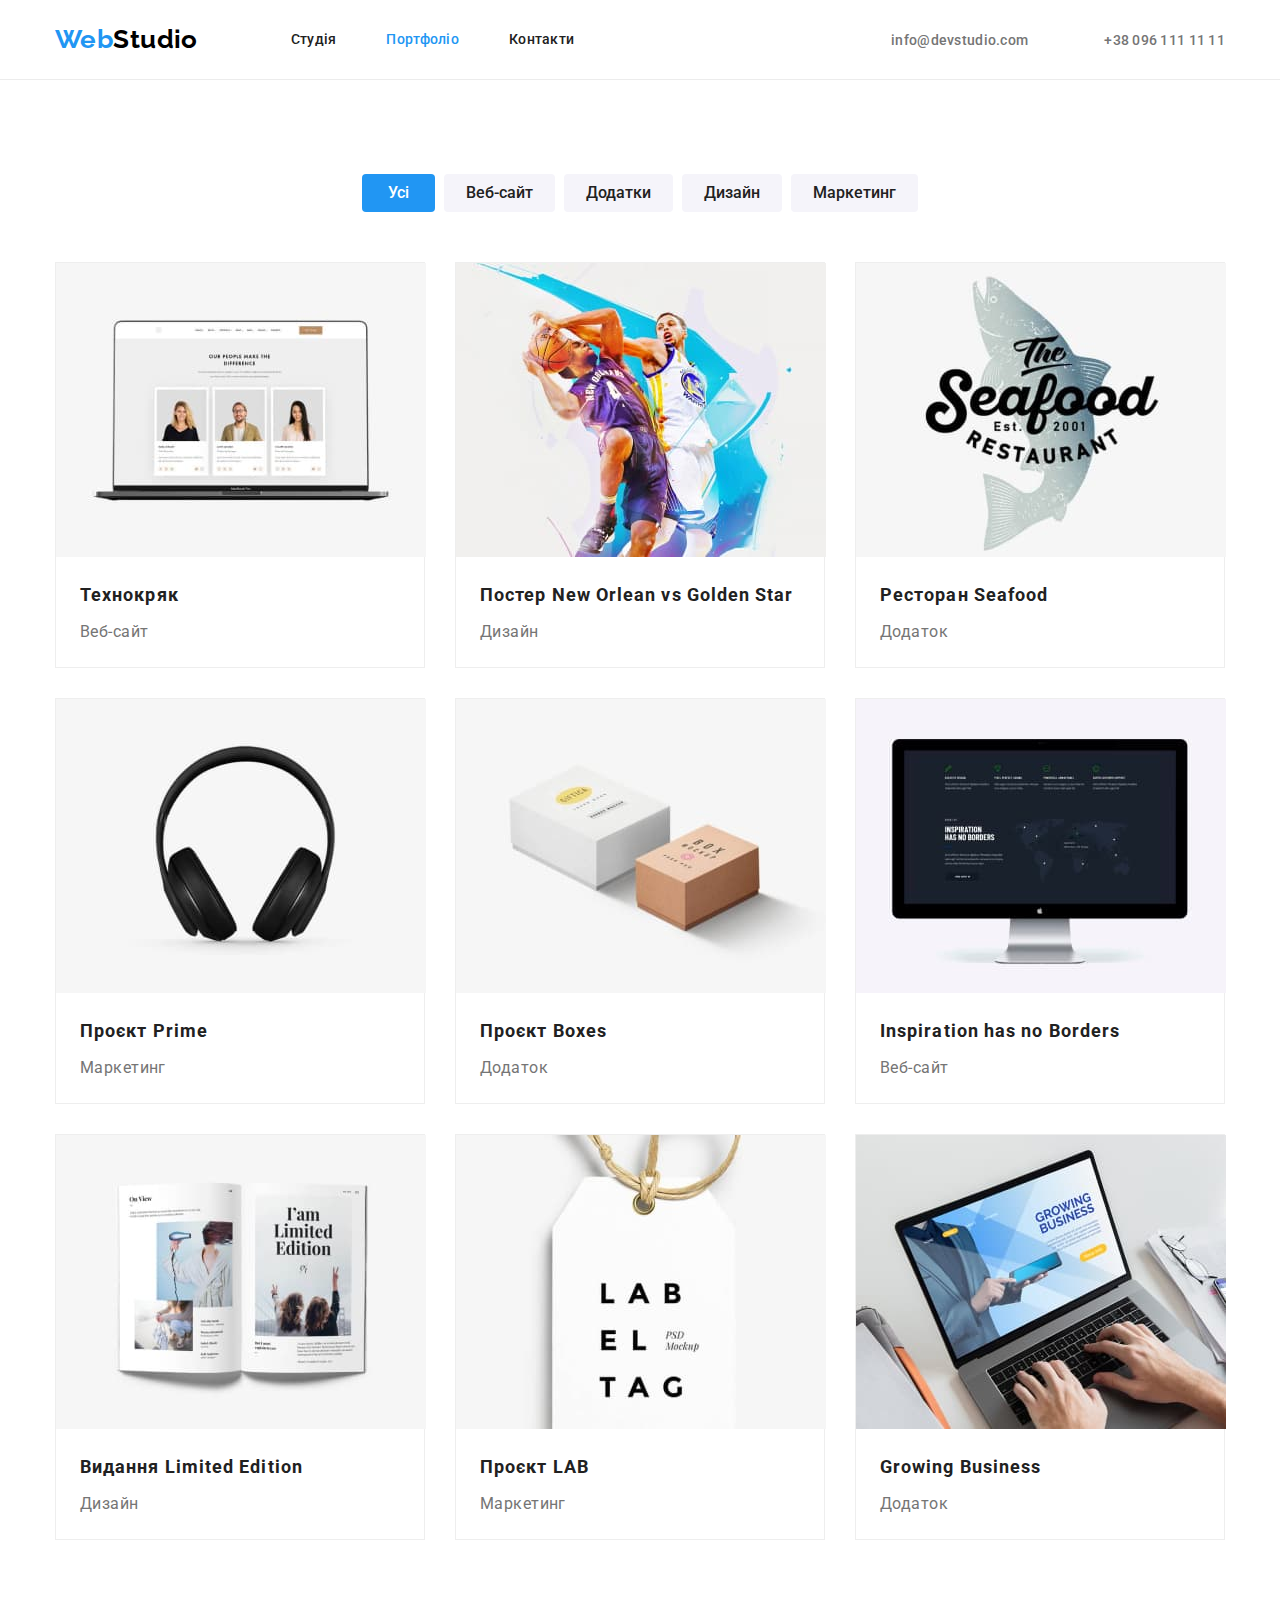
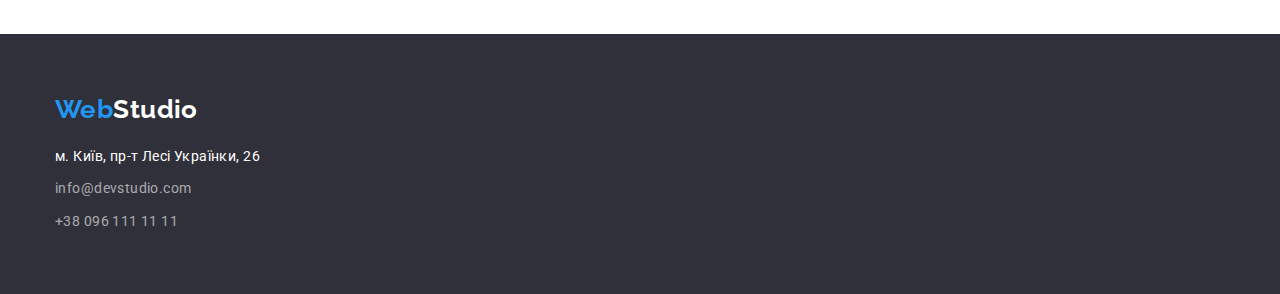
==== portfolio.html @ 728894aa "hero background and icons" ====
<!DOCTYPE html>
<html lang="en">
    <head>
        <meta charset="UTF-8">
        <meta http-equiv="X-UA-Compatible" content="IE=edge">
        <meta name="viewport" content="width=device-width, initial-scale=1.0">
        <title>Портфоліо</title>
        <link rel="preconnect" href="https://fonts.googleapis.com">
        <link rel="preconnect" href="https://fonts.gstatic.com" crossorigin>
        <link href="https://fonts.googleapis.com/css2?family=Raleway:wght@700&family=Roboto:wght@400;500;700;900&display=swap" rel="stylesheet">
        <link rel="stylesheet" href="./css/modern-normalize.css">
        <link rel="stylesheet" href="./css/styles.css">
    </head>
    <body>
            <!--page header-->
        <!--page header-->
        <header class="header">
            <div class="container">
                <!--top navigation-->
                <nav class="nav-menu">
                    <a class="logo" href="./index.html"><span class="accent">Web</span>Studio</a>
                    <ul class="nav-list">
                        <li class="nav-item"><a class="nav-link" href="./index.html">Студія</a></li>
                        <li class="nav-item"><a class="nav-link current" href="./portfolio.html">Портфоліо</a></li>
                        <li class="nav-item"><a class="nav-link" href="">Контакти</a></li>
                    </ul>
                </nav>
                <!--Contacts-->
                <ul class="contacts">
                    <li class="contacts-item"><a class="contacts-link" href="mailto:info@devstudio.com">info@devstudio.com</a>
                    </li>
                    <li class="contacts-item"><a class="contacts-link" href="tel:+380961111111">+38 096 111 11 11</a></li>
                </ul>
            </div>
        </header>



        <!-- main -->
        <main>
            <section class="section">
                <div class="container">
                    <h1 class="visually-hidden">Portfolio gallery</h1>
                    
                    <!--portfolio filter buttons -->
                    <ul class="portfolio-filter">
                        <li class="portfolio-filter-item"><button class="portfolio-filter-button active" type="button">Усі</button></li>
                        <li class="portfolio-filter-item"><button class="portfolio-filter-button" type="button">Веб-сайт</button></li>
                        <li class="portfolio-filter-item"><button class="portfolio-filter-button" type="button">Додатки</button></li>
                        <li class="portfolio-filter-item"><button class="portfolio-filter-button" type="button">Дизайн</button></li>
                        <li class="portfolio-filter-item"><button class="portfolio-filter-button" type="button">Маркетинг</button></li>
                    </ul>
                    <!--portfolio gallery-->
                    <ul class="portfolio-gallery flex-gap30">
                        <li class="portfolio-gallery-item">
                            <img class="portfolio-gallery-image" src="./images/portfolio-gallery1.jpg" width="370" alt="Gallery image 1">
                            <div class="portfolio-gallery-content">
                                <h2 class="portfolio-gallery-title">Технокряк</h2>
                                <p class="portfolio-gallery-text">Веб-сайт</p>
                            </div>
                        </li>
                        <li class="portfolio-gallery-item">
                            <img class="portfolio-gallery-image" src="./images/portfolio-gallery2.jpg" width="370" alt="Gallery image 2">
                            <div class="portfolio-gallery-content">
                                <h2 class="portfolio-gallery-title">Постер New Orlean vs Golden Star</h2>
                                <p class="portfolio-gallery-text">Дизайн</p>
                            </div>
                        </li>
                        <li class="portfolio-gallery-item">
                            <img class="portfolio-gallery-image" src="./images/portfolio-gallery3.jpg" width="370" alt="Gallery image 3">
                            <div class="portfolio-gallery-content">
                                <h2 class="portfolio-gallery-title">Ресторан Seafood</h2>
                                <p class="portfolio-gallery-text">Додаток</p>
                            </div>
                        </li> 
                        <li class="portfolio-gallery-item">
                            <img class="portfolio-gallery-image" src="./images/portfolio-gallery4.jpg" width="370" alt="Gallery image 4">
                            <div class="portfolio-gallery-content">
                                <h2 class="portfolio-gallery-title">Проєкт Prime</h2>
                                <p class="portfolio-gallery-text">Маркетинг</p>
                            </div>
                        </li>
                        <li class="portfolio-gallery-item">
                            <img class="portfolio-gallery-image" src="./images/portfolio-gallery5.jpg" width="370" alt="Gallery image 5">
                            <div class="portfolio-gallery-content">
                                <h2 class="portfolio-gallery-title">Проєкт Boxes</h2>
                                <p class="portfolio-gallery-text">Додаток</p>
                            </div>
                        </li>
                        <li class="portfolio-gallery-item">
                            <img class="portfolio-gallery-image" src="./images/portfolio-gallery6.jpg" width="370" alt="Gallery image 6">
                            <div class="portfolio-gallery-content">
                                <h2 class="portfolio-gallery-title">Inspiration has no Borders</h2>
                                <p class="portfolio-gallery-text">Веб-сайт</p>
                            </div>
                        </li>
                        <li class="portfolio-gallery-item">
                            <img class="portfolio-gallery-image" src="./images/portfolio-gallery7.jpg" width="370" alt="Gallery image 7">
                            <div class="portfolio-gallery-content">
                                <h2 class="portfolio-gallery-title">Видання Limited Edition</h2>
                                <p class="portfolio-gallery-text">Дизайн</p>
                            </div>
                        </li>
                        <li class="portfolio-gallery-item">
                            <img class="portfolio-gallery-image" src="./images/portfolio-gallery8.jpg" width="370" alt="Gallery image 8">
                            <div class="portfolio-gallery-content">
                                <h2 class="portfolio-gallery-title">Проєкт LAB</h2>
                                <p class="portfolio-gallery-text">Маркетинг</p>
                            </div>
                        </li>
                        <li class="portfolio-gallery-item">
                            <img class="portfolio-gallery-image" src="./images/portfolio-gallery9.jpg" width="370" alt="Gallery image1">
                            <div class="portfolio-gallery-content">
                                <h2 class="portfolio-gallery-title">Growing Business</h2>
                                <p class="portfolio-gallery-text">Додаток</p>
                            </div>
                        </li>
                    </ul>
                </div>
            </section>
        </main>




        <!--footer-->
        <footer class="footer section">
            <div class="container">
                <a class="logo" href="./index.html"><span class="accent">Web</span>Studio</a>
                <address>
                    <ul class="address-list">
                        <li class="address-list-item"><a class="address-map" href="https://goo.gl/maps/QkunexmJ6CB4zxnH8"
                                target="_blank" rel="noopener noreferrer">м. Київ, пр-т Лесі Українки, 26</a></li>
                        <li class="address-list-item"><a class="address-contacts"
                                href="mailto:info@devstudio.com">info@devstudio.com</a></li>
                        <li class="address-list-item"><a class="address-contacts" href="tel:+380961111111">+38 096 111 11 11</a>
                        </li>
                    </ul>
                </address>
            </div>
        </footer>

    </body>
</html>
---- css/styles.css ----
:root{
    --background-color:#FFFFFF;
    --light-text-color:#FFFFFF;
    --plain-text-color:#757575;
    --link-text-color: #212121;
    --title-text-color:#212121;
    --accent-color:#2196F3;
    --footer-contacts-color:rgba(255, 255, 255, 0.6);
    --section-background-color:#2F303A;
}

/*!!!!!!!!!!!!!!!!!!!!!! RESET CSS !!!!!!!!!!!!!!!!!!!!!!*/
P,
h1,
h2,
h3,
h4,
h5,
h6{
    margin:0;
}

ul, ol{
     margin:0;
     padding-left:0;
     list-style: none;
}

address{
    font-style: normal;
}

button{
    cursor:pointer
}

a{
    color:currentColor;
    text-decoration: none;
}

img{
    display: block;
    margin: 0;
}

/*!!!!!!!!!!!!!!!!! body style !!!!!!!!!!!!!!!!!!!!!!!!!!!*/
body{
    background-color: var(--background-color);
    font-family:'Roboto' , sans-serif;
    color: var(--plain-text-color);
    font-size: 14px;
    letter-spacing: 0.03em;


}



/* !!!!!!!  HIDE  IT  WELL  !!!!!!!
!!!!!!!!!!!!!!!!!!!!!!!!!!!!!!!!!!!!!!!*/
.visually-hidden {
    position: absolute;
    white-space: nowrap;
    width: 1px;
    height: 1px;
    overflow: hidden;
    border: 0;
    padding: 0;
    clip: rect(0 0 0 0);
    clip-path: inset(50%);
    margin: -1px;
}

/*!!!!!!!!!!! GLOBAL CLASSES   !!!!!!!
!!!!!!!!!!!!!!!!!!!!!!!!!!!!!!!!!!!!!!*/
.container{
    width:1200px;
    padding-left: 15px;
    padding-right: 15px;
    margin: 0 auto;
}

.section{
    padding: 94px 0;
}

.no-padding-top{
    padding-top: 0;
}

.flex-gap30{
    display:flex;
    gap:30px;
}

/* !!!!!!!!!!!-------header--------!!!!!!!!!!!!!!!!! 
!!!!!!!!!!!!!!!!!!!!!!!!!!!!!!!!!!!!!!!!!!!!!!!!!!!!*/
.header{
    padding:24px 0;
    border-bottom: 1px solid #ECECEC;
}

/*arrange logo nav contacts */
.header .container{
    display:flex;
    justify-content:space-between;
    align-items: center;
}
/*arrange logo nav */
.nav-menu{
    display:flex;
    gap:93px;
    align-items: center;
}

.logo{
    font-family: 'Raleway' , sans-serif;
    font-weight: 700;
    font-size: 26px;
    line-height: 1.19;
    color: #000000;
}
.accent{
    color:var(--accent-color)
}
/* arrange elements of nav contacts */
.nav-list,
.contacts{
    display:flex;
    gap:50px;
}

.nav-link, 
.contacts-link{
    font-weight: 500;
    line-height: 1.14;
    letter-spacing: 0.02em;
    color: var(--link-text-color);
}

.current {
    color: var(--accent-color);
}

.nav-link:hover,
.nav-link:focus{
    color: var(--accent-color);
}

.contacts-link{
    color: var(--plain-text-color);
}

.contacts-link::before{
    content:"";
    display: inline-block;
    margin-right: 10px;
    height: 16px;
    width: 16px;

    background-size:auto;
    background-position: center;
    background-repeat: no-repeat;
}

.icon-envelope::before{
    background-image: url(../images/icon-envelope.svg);
}

.icon-smartphone::before{
    background-image: url(../images/icon-smartphone.svg);
}

.contacts-link:hover,
.contacts-link:focus {
    color: var(--accent-color);
}
/* !!!!!!---------hero-----------!!!!!! 
!!!!!!!!!!!!!!!!!!!!!!!!!!!!!!!!!!!!!!!!!*/
.hero{
    padding: 200px 0;
    margin: 0 auto;

    max-width: 1600px;
    height: 600px;

    background-repeat: no-repeat;
    background-color: #c4c4c4;
    background-image: linear-gradient(
        rgba(47, 48, 58, 0.4),
        rgba(47, 48, 58, 0.4)
    ),
     url(../images/hero-bg.jpg);
    background-size: cover;
    background-position: center;
}

.hero-title{
    font-weight: 900;
    font-size: 44px;
    line-height: 1.36;
    text-align: center;
    letter-spacing: 0.06em;
    text-transform: uppercase;
    color: var(--light-text-color);

    margin-bottom: 30px;
    margin-left:auto;
    margin-right: auto;
    max-width: 696px;
}
.hero-button{
    font-weight: 700;
    font-size: 16px;
    line-height: 1.9;
    letter-spacing: 0.06em;
    color: var(--light-text-color);
    background-color: var(--accent-color);

    display:block;
    margin: 0 auto;
    min-width: 216px;
    height: 50px;
    border-radius: 4px;
    border-style:none;
}
.hero-button:hover,
.hero-button:focus{
    color:var(--accent-color);
    background-color: var(--background-color);
}
/* !!!!!!!!!!!   FEATURES       !!!!!!!!!! 
!!!!!!!!!!!!!!!!!!!!!!!!!!!!!!!!!!!!!!1*/


.features-item{
    width: calc((100%-90px)/4);
}

.features-item::before{
    content: "";
    display: block;
    margin-bottom: 30px;
    height: 120px;
    background-color: #F5F4FA;
    background-size: auto;
    background-position: center;
    background-repeat: no-repeat;
}

.icon-antenna::before{
    background-image: url(../images/icon-antenna.svg);
}

.icon-clock::before{
    background-image: url(../images/icon-clock.svg);
}

.icon-diagram::before{
    background-image: url(../images/icon-diagram.svg);
}

.icon-astronaut::before{
    background-image: url(../images/icon-astronaut.svg);
}

.features-title{
    font-size: 14px;
    line-height: 1.15;
    text-transform: uppercase;
    color: var(--title-text-color);

    margin-bottom: 10px;
}
.feature-text{
    line-height: 1.71;
}
/* !!!!!!!!!!!   ACTIVITY     !!!!!!!!!!
!!!!!!!!!!!!!!!!!!!!!!!!!!!!!!!!!!!!!!!! */

.section-title{
    font-size: 36px;
    line-height: 1.17;
    text-align: center;
    color: var(--title-text-color);

    margin-bottom: 50px;
}


.activity-item {
    width: calc((100%-60px)/3);
}

/* !!!!!!!!!   OUR  TEAM     !!!!!!!!
!!!!!!!!!!!!!!!!!!!!!!!!!!!!!!!!!!!!!!!! */

.team{
    background-color: #F5F4FA;
}


.team-member-item{
    width:calc((100%-90px)/4);
    background: var(--background-color);
    box-shadow: 0px 1px 3px rgba(0, 0, 0, 0.12), 0px 1px 1px rgba(0, 0, 0, 0.14), 0px 2px 1px rgba(0, 0, 0, 0.2);
    border-radius: 0px 0px 4px 4px;
}


.team-member-about{
    text-align: center;
    padding-top: 30px;
    padding-bottom: 30px;
}

.team-member-name{
    font-weight: 500;
    font-size: 16px;
    line-height: 1.11;
    color:var(--title-text-color);

    margin-bottom: 10px;
}
.team-member-position{
    font-size: 16px;
    line-height: 1.19;

    display: block;
    margin-bottom: 16px;
}

.social-list{
    display:flex;
    justify-content: center;
    gap:10px;
}

.social-list-item{
    border-radius: 50%;
    background-color: red;
    max-width: 44px;
}


/* !!!-------------footer-----------!!!! */
.footer{
    background-color:var(--section-background-color);

    padding-top: 60px;
    padding-bottom: 60px;
}
.footer .logo {
    color: var(--light-text-color);
    display:block;
    margin-bottom: 20px;
}

.address-list{
    display: flex;
    flex-direction: column;
    gap:9px;
}

.address-list-item {
    line-height: 1.7;

}

.address-contacts{
    color: var(--footer-contacts-color);
}
/* unique map color */
.address-map{
    color: var(--light-text-color);
}
.address-map:hover,
.address-map:focus,
.address-contacts:hover,
.address-contacts:focus {
    color: var(--accent-color);
}

/*!!!--------PORTFOLIO------------!!!*/

.portfolio-filter{
   margin-bottom: 50px; 
   display:flex;
   justify-content: center;
   gap:9px;

}
.portfolio-filter-button{
    font-weight: 500;
    font-size: 16px;
    line-height: 1.62;
    color: #212121;
    background-color: #F5F4FA;

    border-style: none;
    border-radius: 4px;
    min-width:73px;
    padding: 6px 22px;
}

.portfolio-filter-button:hover,
.portfolio-filter-button:focus {
    background-color: var(--accent-color);
    color: var(--light-text-color);
}

.active {
    background-color: var(--accent-color);
    color: var(--light-text-color);
}

/* !!!!!!   GALLERY TABLE    !!!!!!!!! */

.portfolio-gallery{
    flex-wrap: wrap;
}

.portfolio-gallery-item{
    width: calc((100%-60)/3); 
    max-width: 370px;
    background: var(--background-color);
    border: 1px solid #EEEEEE;
}


.portfolio-gallery-title{
    font-weight: 700;
    font-size: 18px;
    line-height: 2;
    letter-spacing: 0.06em;
    color: var(--title-text-color);

    margin-bottom: 4px;
}

.portfolio-gallery-content{
    padding: 20px 24px;
}


.portfolio-gallery-text{
    font-size: 16px;
    line-height: 1.87;
    color: var(--plain-text-color);
}
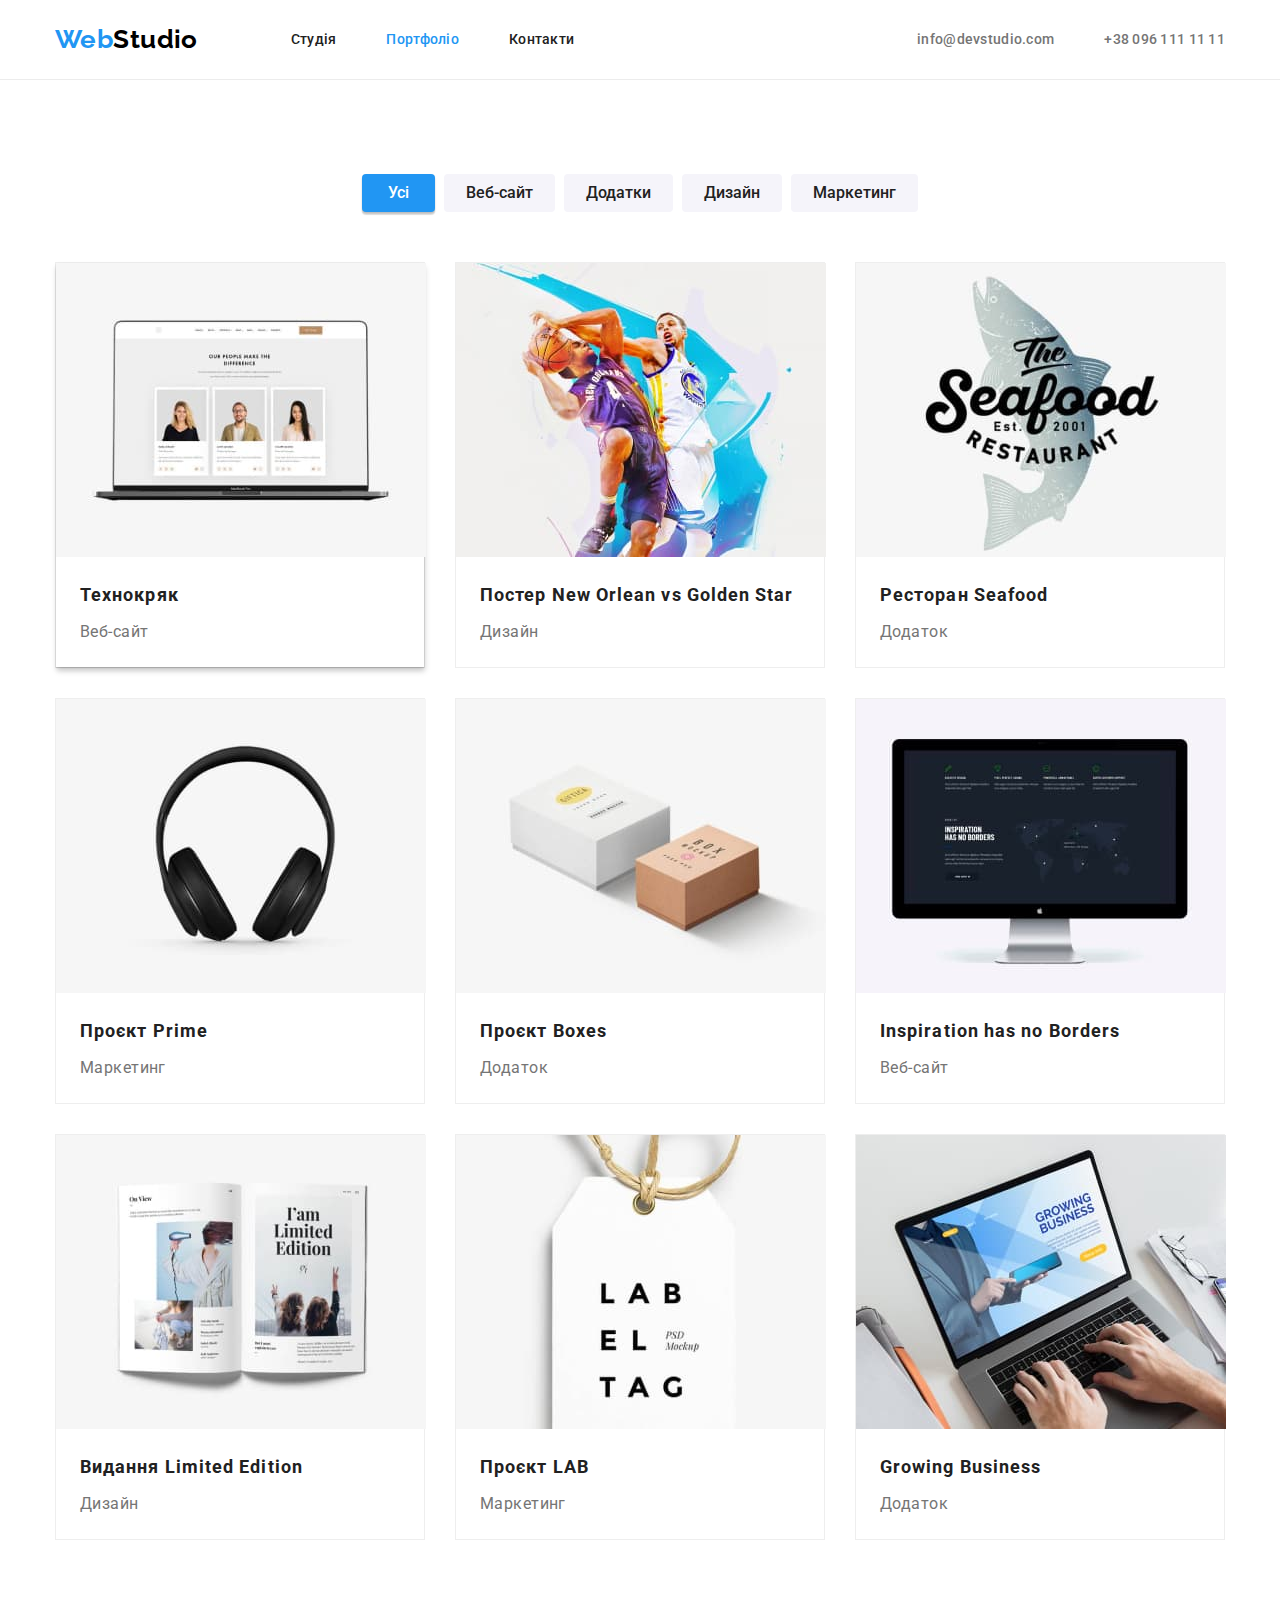
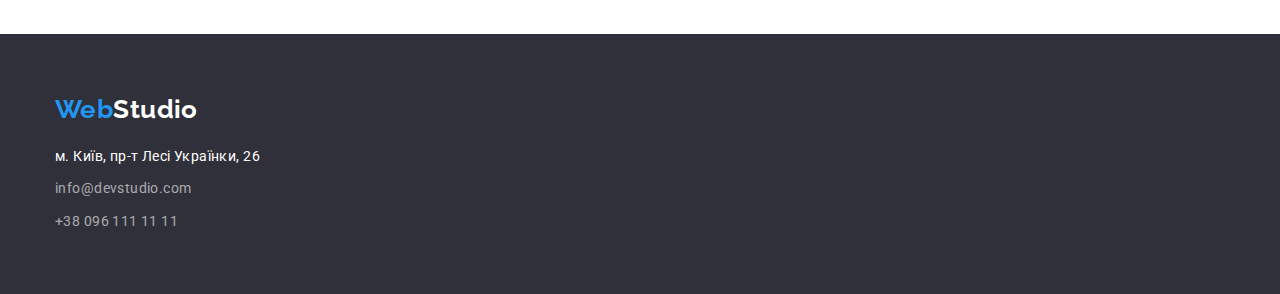
==== commit 54cbc45b: "hw4" ====
--- a/portfolio.html
+++ b/portfolio.html
@@ -53,67 +53,94 @@
                     <!--portfolio gallery-->
                     <ul class="portfolio-gallery flex-gap30">
                         <li class="portfolio-gallery-item">
-                            <img class="portfolio-gallery-image" src="./images/portfolio-gallery1.jpg" width="370" alt="Gallery image 1">
-                            <div class="portfolio-gallery-content">
-                                <h2 class="portfolio-gallery-title">Технокряк</h2>
-                                <p class="portfolio-gallery-text">Веб-сайт</p>
-                            </div>
+                            <a class="portfolio-card-link chosen">
+                                <img class="portfolio-gallery-image" src="./images/portfolio-gallery1.jpg" width="370" alt="Gallery image 1">
+                                <div class="portfolio-gallery-content">
+                                    <h2 class="portfolio-gallery-title">Технокряк</h2>
+                                    <p class="portfolio-gallery-text">Веб-сайт</p>
+                                </div>
+                            </a>
+                            
                         </li>
                         <li class="portfolio-gallery-item">
-                            <img class="portfolio-gallery-image" src="./images/portfolio-gallery2.jpg" width="370" alt="Gallery image 2">
-                            <div class="portfolio-gallery-content">
-                                <h2 class="portfolio-gallery-title">Постер New Orlean vs Golden Star</h2>
-                                <p class="portfolio-gallery-text">Дизайн</p>
-                            </div>
+                            <a class="portfolio-card-link">
+                                <img class="portfolio-gallery-image" src="./images/portfolio-gallery2.jpg" width="370" alt="Gallery image 2">
+                                <div class="portfolio-gallery-content">
+                                    <h2 class="portfolio-gallery-title">Постер New Orlean vs Golden Star</h2>
+                                    <p class="portfolio-gallery-text">Дизайн</p>
+                                </div>
+                            </a>
+                            
                         </li>
                         <li class="portfolio-gallery-item">
-                            <img class="portfolio-gallery-image" src="./images/portfolio-gallery3.jpg" width="370" alt="Gallery image 3">
-                            <div class="portfolio-gallery-content">
-                                <h2 class="portfolio-gallery-title">Ресторан Seafood</h2>
-                                <p class="portfolio-gallery-text">Додаток</p>
-                            </div>
+                            <a class="portfolio-card-link">
+                                <img class="portfolio-gallery-image" src="./images/portfolio-gallery3.jpg" width="370" alt="Gallery image 3">
+                                <div class="portfolio-gallery-content">
+                                    <h2 class="portfolio-gallery-title">Ресторан Seafood</h2>
+                                    <p class="portfolio-gallery-text">Додаток</p>
+                                </div>
+                            </a>
+                            
                         </li> 
                         <li class="portfolio-gallery-item">
-                            <img class="portfolio-gallery-image" src="./images/portfolio-gallery4.jpg" width="370" alt="Gallery image 4">
-                            <div class="portfolio-gallery-content">
-                                <h2 class="portfolio-gallery-title">Проєкт Prime</h2>
-                                <p class="portfolio-gallery-text">Маркетинг</p>
-                            </div>
+                            <a class="portfolio-card-link">
+                                <img class="portfolio-gallery-image" src="./images/portfolio-gallery4.jpg" width="370" alt="Gallery image 4">
+                                <div class="portfolio-gallery-content">
+                                    <h2 class="portfolio-gallery-title">Проєкт Prime</h2>
+                                    <p class="portfolio-gallery-text">Маркетинг</p>
+                                </div>
+                            </a>
+                            
                         </li>
                         <li class="portfolio-gallery-item">
-                            <img class="portfolio-gallery-image" src="./images/portfolio-gallery5.jpg" width="370" alt="Gallery image 5">
-                            <div class="portfolio-gallery-content">
-                                <h2 class="portfolio-gallery-title">Проєкт Boxes</h2>
-                                <p class="portfolio-gallery-text">Додаток</p>
-                            </div>
+                            <a class="portfolio-card-link">
+                                <img class="portfolio-gallery-image" src="./images/portfolio-gallery5.jpg" width="370" alt="Gallery image 5">
+                                <div class="portfolio-gallery-content">
+                                    <h2 class="portfolio-gallery-title">Проєкт Boxes</h2>
+                                    <p class="portfolio-gallery-text">Додаток</p>
+                                </div>
+                            </a>
+                            
                         </li>
                         <li class="portfolio-gallery-item">
-                            <img class="portfolio-gallery-image" src="./images/portfolio-gallery6.jpg" width="370" alt="Gallery image 6">
-                            <div class="portfolio-gallery-content">
-                                <h2 class="portfolio-gallery-title">Inspiration has no Borders</h2>
-                                <p class="portfolio-gallery-text">Веб-сайт</p>
-                            </div>
+                            <a class="portfolio-card-link">
+                                <img class="portfolio-gallery-image" src="./images/portfolio-gallery6.jpg" width="370" alt="Gallery image 6">
+                                <div class="portfolio-gallery-content">
+                                    <h2 class="portfolio-gallery-title">Inspiration has no Borders</h2>
+                                    <p class="portfolio-gallery-text">Веб-сайт</p>
+                                </div>
+                            </a>
+                            
                         </li>
                         <li class="portfolio-gallery-item">
-                            <img class="portfolio-gallery-image" src="./images/portfolio-gallery7.jpg" width="370" alt="Gallery image 7">
-                            <div class="portfolio-gallery-content">
-                                <h2 class="portfolio-gallery-title">Видання Limited Edition</h2>
-                                <p class="portfolio-gallery-text">Дизайн</p>
-                            </div>
+                            <a class="portfolio-card-link">
+                                <img class="portfolio-gallery-image" src="./images/portfolio-gallery7.jpg" width="370" alt="Gallery image 7">
+                                <div class="portfolio-gallery-content">
+                                    <h2 class="portfolio-gallery-title">Видання Limited Edition</h2>
+                                    <p class="portfolio-gallery-text">Дизайн</p>
+                                </div>
+                            </a>
+                            
                         </li>
                         <li class="portfolio-gallery-item">
-                            <img class="portfolio-gallery-image" src="./images/portfolio-gallery8.jpg" width="370" alt="Gallery image 8">
-                            <div class="portfolio-gallery-content">
-                                <h2 class="portfolio-gallery-title">Проєкт LAB</h2>
-                                <p class="portfolio-gallery-text">Маркетинг</p>
-                            </div>
+                            <a class="portfolio-card-link">
+                                <img class="portfolio-gallery-image" src="./images/portfolio-gallery8.jpg" width="370" alt="Gallery image 8">
+                                <div class="portfolio-gallery-content">
+                                    <h2 class="portfolio-gallery-title">Проєкт LAB</h2>
+                                    <p class="portfolio-gallery-text">Маркетинг</p>
+                                </div>
+                            </a>
+                            
                         </li>
                         <li class="portfolio-gallery-item">
-                            <img class="portfolio-gallery-image" src="./images/portfolio-gallery9.jpg" width="370" alt="Gallery image1">
-                            <div class="portfolio-gallery-content">
-                                <h2 class="portfolio-gallery-title">Growing Business</h2>
-                                <p class="portfolio-gallery-text">Додаток</p>
-                            </div>
+                            <a class="portfolio-card-link">
+                                <img class="portfolio-gallery-image" src="./images/portfolio-gallery9.jpg" width="370" alt="Gallery image1">
+                                <div class="portfolio-gallery-content">
+                                    <h2 class="portfolio-gallery-title">Growing Business</h2>
+                                    <p class="portfolio-gallery-text">Додаток</p>
+                                </div>
+                            </a>
+                           
                         </li>
                     </ul>
                 </div>
--- a/css/styles.css
+++ b/css/styles.css
@@ -8,6 +8,7 @@
     --accent-color:#2196F3;
     --footer-contacts-color:rgba(255, 255, 255, 0.6);
     --section-background-color:#2F303A;
+    --icon-default-color:#AFB1B8;
 }
 
 /*!!!!!!!!!!!!!!!!!!!!!! RESET CSS !!!!!!!!!!!!!!!!!!!!!!*/
@@ -149,34 +150,32 @@
     color: var(--accent-color);
 }
 
+.contacts-item{
+   
+}
+
 .contacts-link{
-    color: var(--plain-text-color);
-}
-
-.contacts-link::before{
-    content:"";
-    display: inline-block;
-    margin-right: 10px;
-    height: 16px;
-    width: 16px;
-
-    background-size:auto;
-    background-position: center;
-    background-repeat: no-repeat;
-}
-
-.icon-envelope::before{
-    background-image: url(../images/icon-envelope.svg);
-}
-
-.icon-smartphone::before{
-    background-image: url(../images/icon-smartphone.svg);
+    display: inline-flex;
+    gap: 10px;
+    align-items: center;
+    color: var(--plain-text-color);  
+}
+
+.contacts-icon{
+    fill:var(--plain-text-color);
 }
 
 .contacts-link:hover,
 .contacts-link:focus {
     color: var(--accent-color);
 }
+
+.contacts-link:hover .contacts-icon,
+.contacts-link:focus .contacts-icon {
+    fill: var(--accent-color);
+}
+
+
 /* !!!!!!---------hero-----------!!!!!! 
 !!!!!!!!!!!!!!!!!!!!!!!!!!!!!!!!!!!!!!!!!*/
 .hero{
@@ -243,6 +242,7 @@
     content: "";
     display: block;
     margin-bottom: 30px;
+    width: 100%;
     height: 120px;
     background-color: #F5F4FA;
     background-size: auto;
@@ -251,19 +251,19 @@
 }
 
 .icon-antenna::before{
-    background-image: url(../images/icon-antenna.svg);
+    background-image: url(../images/icon-features-antenna.svg);
 }
 
 .icon-clock::before{
-    background-image: url(../images/icon-clock.svg);
+    background-image: url(../images/icon-features-clock.svg);
 }
 
 .icon-diagram::before{
-    background-image: url(../images/icon-diagram.svg);
+    background-image: url(../images/icon-features-diagram.svg);
 }
 
 .icon-astronaut::before{
-    background-image: url(../images/icon-astronaut.svg);
+    background-image: url(../images/icon-features-astronaut.svg);
 }
 
 .features-title{
@@ -332,6 +332,8 @@
     margin-bottom: 16px;
 }
 
+/* -----social-list sprites menu -----*/
+
 .social-list{
     display:flex;
     justify-content: center;
@@ -339,9 +341,72 @@
 }
 
 .social-list-item{
+    width: 44px;
+    height: 44px;
+}
+
+
+.social-list-link{
     border-radius: 50%;
-    background-color: red;
-    max-width: 44px;
+    background-color: var(--background-color);
+    width: 100%;
+    height: 100%;
+
+    display: flex;
+    gap: 10px;
+    align-items: center;
+    justify-content: center;
+}
+
+.social-list-link:hover, .social-list-link:focus{
+    background-color: var(--accent-color);
+}
+
+.social-list-icon{
+    fill: var(--icon-default-color);
+}
+
+.social-list-link:hover .social-list-icon, 
+.social-list-link:focus .social-list-icon{
+    fill: var(--background-color);
+}
+
+
+/* !!!!!!!!!!!!!   OUR  CLIENTS   !!!!!!!!!!!!
+!!!!!!!!!!!!!!!!!!!!!!!!!!!!!!!!!!!!!!!!!! */
+.client-list{
+    justify-items: center;
+}
+
+.client-list-item{
+    width: 170px;
+    height: 92px;
+}
+
+.client-list-link{
+    width: 100%;
+    height: 100%;
+
+    background-color:var(--background-color);
+    border: 1px solid var(--icon-default-color);
+    border-radius: 4px;
+
+    display: flex;
+    align-items: center;
+    justify-content: center;
+}
+
+.client-list-link:hover, .client-list-link:focus{
+    border-color: var(--accent-color);
+}
+
+.client-list-icon{
+    fill:var(--icon-default-color)
+}
+
+.client-list-link:hover .client-list-icon,
+.client-list-link:focus .client-list-icon{
+    fill: var(--accent-color);
 }
 
 
@@ -352,6 +417,17 @@
     padding-top: 60px;
     padding-bottom: 60px;
 }
+
+.footer-content{
+    display: flex;
+    gap: 70px;
+    align-items: baseline;
+}
+
+.footer-contacts, .footer-social-links{
+    
+}
+
 .footer .logo {
     color: var(--light-text-color);
     display:block;
@@ -383,6 +459,32 @@
     color: var(--accent-color);
 }
 
+.social-links-title{
+    line-height: 1.14;
+    letter-spacing: 0.03em;
+    text-transform: uppercase;
+    color: var(--light-text-color);
+
+    margin-bottom: 20px;
+}
+
+.footer .social-list-link{
+    background-color: rgba(255, 255, 255, 0.1);
+}
+
+.footer .social-list-link:hover,
+.footer .social-list-link:focus
+ {
+    background-color: var(--accent-color);
+}
+
+.footer .social-list-icon{
+    fill:var(--background-color)
+}
+
+.social-list-item .active{
+    background-color: var(--accent-color);
+}
 /*!!!--------PORTFOLIO------------!!!*/
 
 .portfolio-filter{
@@ -409,11 +511,14 @@
 .portfolio-filter-button:focus {
     background-color: var(--accent-color);
     color: var(--light-text-color);
+    box-shadow: 0px 3px 1px rgba(0, 0, 0, 0.1), 0px 1px 2px rgba(0, 0, 0, 0.08), 0px 2px 2px rgba(0, 0, 0, 0.12);
+
 }
 
 .active {
     background-color: var(--accent-color);
     color: var(--light-text-color);
+    box-shadow: 0px 3px 1px rgba(0, 0, 0, 0.1), 0px 1px 2px rgba(0, 0, 0, 0.08), 0px 2px 2px rgba(0, 0, 0, 0.12);
 }
 
 /* !!!!!!   GALLERY TABLE    !!!!!!!!! */
@@ -427,6 +532,21 @@
     max-width: 370px;
     background: var(--background-color);
     border: 1px solid #EEEEEE;
+}
+
+.portfolio-card-link{
+    display: block;
+    width: 100%;
+    height: 100%;
+}
+
+.portfolio-card-link:hover,
+.portfolio-card-link:focus{
+    box-shadow: 0px 1px 1px rgba(0, 0, 0, 0.12), 0px 4px 4px rgba(0, 0, 0, 0.06), 1px 4px 6px rgba(0, 0, 0, 0.16);
+}
+
+.chosen{
+box-shadow: 0px 1px 1px rgba(0, 0, 0, 0.12), 0px 4px 4px rgba(0, 0, 0, 0.06), 1px 4px 6px rgba(0, 0, 0, 0.16);
 }
 
 
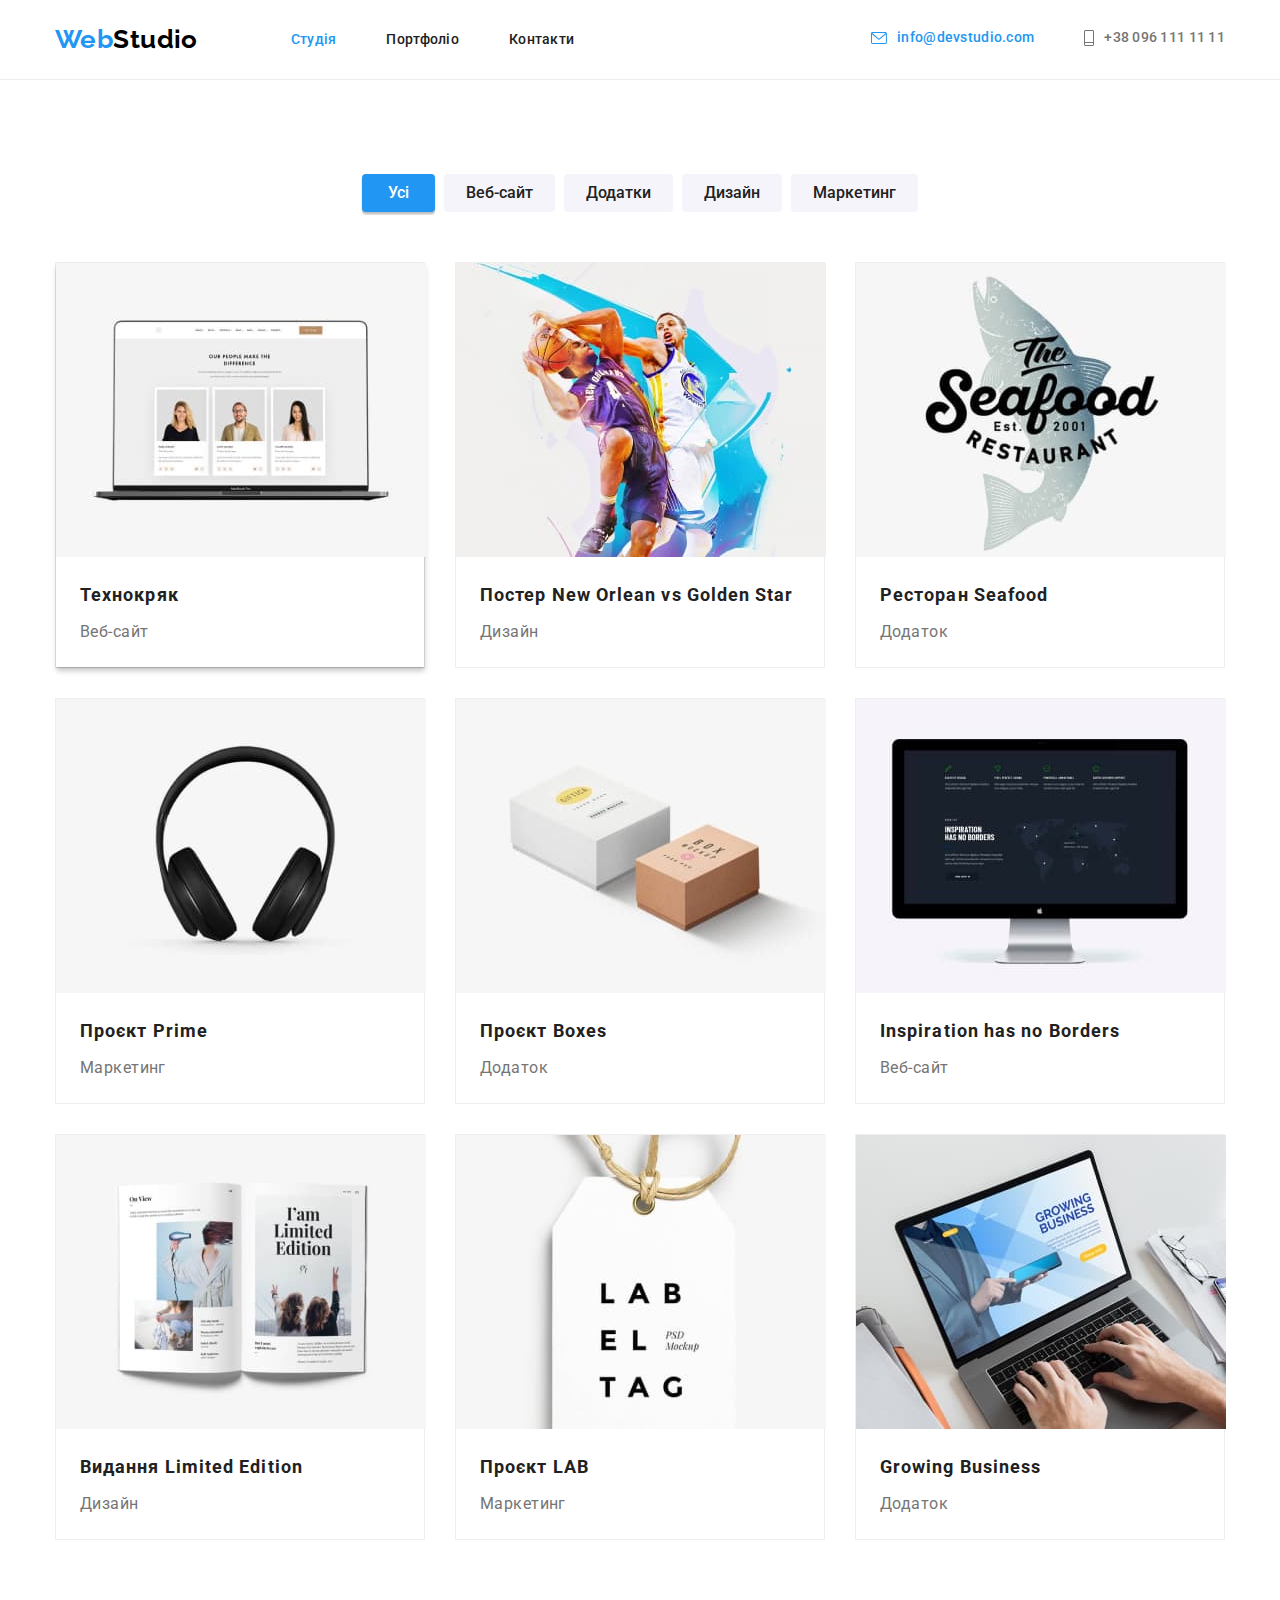
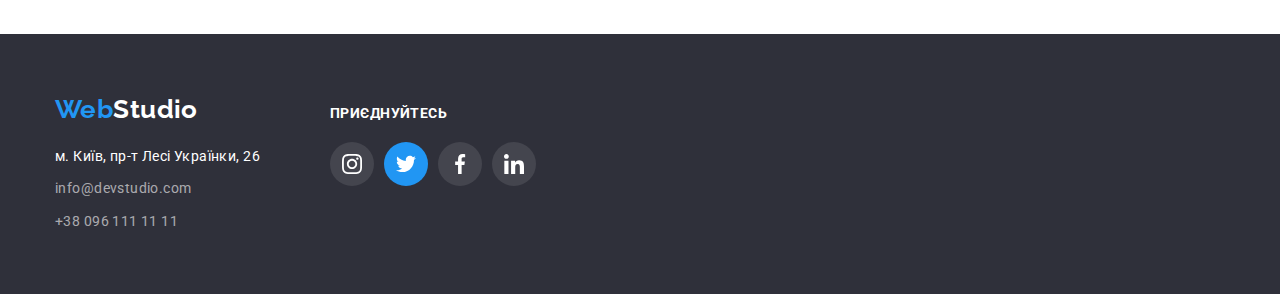
==== commit 301e0024: "done hw-04" ====
--- a/portfolio.html
+++ b/portfolio.html
@@ -20,16 +20,33 @@
                 <nav class="nav-menu">
                     <a class="logo" href="./index.html"><span class="accent">Web</span>Studio</a>
                     <ul class="nav-list">
-                        <li class="nav-item"><a class="nav-link" href="./index.html">Студія</a></li>
-                        <li class="nav-item"><a class="nav-link current" href="./portfolio.html">Портфоліо</a></li>
+                        <li class="nav-item"><a class="nav-link current" href="./index.html">Студія</a></li>
+                        <li class="nav-item"><a class="nav-link" href="./portfolio.html">Портфоліо</a></li>
                         <li class="nav-item"><a class="nav-link" href="">Контакти</a></li>
                     </ul>
                 </nav>
                 <!--Contacts-->
                 <ul class="contacts">
-                    <li class="contacts-item"><a class="contacts-link" href="mailto:info@devstudio.com">info@devstudio.com</a>
+                    <li class="contacts-item">
+                        <a class="contacts-link current" href="mailto:info@devstudio.com">
+                            <svg class="contacts-icon" width="16" height="12">
+                                <use href="./images/icon.svg#icon-header-envelope">
+        
+                                </use>
+                            </svg>
+                            <span class="contacts-text">info@devstudio.com</span>
+                        </a>
                     </li>
-                    <li class="contacts-item"><a class="contacts-link" href="tel:+380961111111">+38 096 111 11 11</a></li>
+                    <li class="contacts-item">
+                        <a class="contacts-link" href="tel:+380961111111">
+                            <svg class="contacts-icon" width="10" height="16">
+                                <use href="./images/icon.svg#icon-header-smartphone">
+        
+                                </use>
+                            </svg>
+                            <span class="contacts-text">+38 096 111 11 11</span>
+                        </a>
+                    </li>
                 </ul>
             </div>
         </header>
@@ -44,7 +61,7 @@
                     
                     <!--portfolio filter buttons -->
                     <ul class="portfolio-filter">
-                        <li class="portfolio-filter-item"><button class="portfolio-filter-button active" type="button">Усі</button></li>
+                        <li class="portfolio-filter-item current"><button class="portfolio-filter-button" type="button">Усі</button></li>
                         <li class="portfolio-filter-item"><button class="portfolio-filter-button" type="button">Веб-сайт</button></li>
                         <li class="portfolio-filter-item"><button class="portfolio-filter-button" type="button">Додатки</button></li>
                         <li class="portfolio-filter-item"><button class="portfolio-filter-button" type="button">Дизайн</button></li>
@@ -52,8 +69,8 @@
                     </ul>
                     <!--portfolio gallery-->
                     <ul class="portfolio-gallery flex-gap30">
-                        <li class="portfolio-gallery-item">
-                            <a class="portfolio-card-link chosen">
+                        <li class="portfolio-gallery-item current">
+                            <a class="portfolio-card-link">
                                 <img class="portfolio-gallery-image" src="./images/portfolio-gallery1.jpg" width="370" alt="Gallery image 1">
                                 <div class="portfolio-gallery-content">
                                     <h2 class="portfolio-gallery-title">Технокряк</h2>
@@ -153,17 +170,59 @@
         <!--footer-->
         <footer class="footer section">
             <div class="container">
-                <a class="logo" href="./index.html"><span class="accent">Web</span>Studio</a>
-                <address>
-                    <ul class="address-list">
-                        <li class="address-list-item"><a class="address-map" href="https://goo.gl/maps/QkunexmJ6CB4zxnH8"
-                                target="_blank" rel="noopener noreferrer">м. Київ, пр-т Лесі Українки, 26</a></li>
-                        <li class="address-list-item"><a class="address-contacts"
-                                href="mailto:info@devstudio.com">info@devstudio.com</a></li>
-                        <li class="address-list-item"><a class="address-contacts" href="tel:+380961111111">+38 096 111 11 11</a>
-                        </li>
-                    </ul>
-                </address>
+                <div class="footer-content">
+                    <div class="footer-contacts">
+                        <a class="logo" href="./index.html"><span class="accent">Web</span>Studio</a>
+                        <address>
+                            <ul class="address-list">
+                                <li class="address-list-item"><a class="address-map"
+                                        href="https://goo.gl/maps/QkunexmJ6CB4zxnH8" target="_blank"
+                                        rel="noopener noreferrer">м. Київ, пр-т Лесі Українки, 26</a></li>
+                                <li class="address-list-item"><a class="address-contacts"
+                                        href="mailto:info@devstudio.com">info@devstudio.com</a></li>
+                                <li class="address-list-item"><a class="address-contacts" href="tel:+380961111111">+38 096 111
+                                        11 11</a>
+                                </li>
+                            </ul>
+                        </address>
+                    </div>
+        
+                    <!-- FOOTER SOCIAL LINKS -->
+        
+                    <div class="footer-social-links">
+                        <h3 class="social-links-title">Приєднуйтесь</h3>
+                        <ul class="social-list">
+                            <li class="social-list-item">
+                                <a href="" class="social-list-link">
+                                    <svg class="social-list-icon" width="20" height="20">
+                                        <use href="../images/icon.svg#icon-instagram"></use>
+                                    </svg>
+                                </a>
+                            </li>
+                            <li class="social-list-item current">
+                                <a href="" class="social-list-link">
+                                    <svg class="social-list-icon" width="20" height="20">
+                                        <use href="../images/icon.svg#icon-twitter">/use>
+                                    </svg>
+                                </a>
+                            </li>
+                            <li class="social-list-item">
+                                <a href="" class="social-list-link">
+                                    <svg class="social-list-icon" width="20" height="20">
+                                        <use href="../images/icon.svg#icon-facebook"></use>
+                                    </svg>
+                                </a>
+                            </li>
+                            <li class="social-list-item">
+                                <a href="" class="social-list-link">
+                                    <svg class="social-list-icon" width="20" height="20">
+                                        <use href="../images/icon.svg#icon-linkedin"></use>
+                                    </svg>
+                                </a>
+                            </li>
+                        </ul>
+                    </div>
+                </div>
             </div>
         </footer>
 
--- a/css/styles.css
+++ b/css/styles.css
@@ -145,6 +145,14 @@
     color: var(--accent-color);
 }
 
+.current .contacts-icon{
+    fill: var(--accent-color);
+}
+
+.current .contacts-text{
+    color: var(--accent-color);
+}
+
 .nav-link:hover,
 .nav-link:focus{
     color: var(--accent-color);
@@ -165,6 +173,7 @@
     fill:var(--plain-text-color);
 }
 
+
 .contacts-link:hover,
 .contacts-link:focus {
     color: var(--accent-color);
@@ -174,6 +183,7 @@
 .contacts-link:focus .contacts-icon {
     fill: var(--accent-color);
 }
+
 
 
 /* !!!!!!---------hero-----------!!!!!! 
@@ -362,12 +372,20 @@
     background-color: var(--accent-color);
 }
 
-.social-list-icon{
+.team .social-list-icon{
     fill: var(--icon-default-color);
 }
 
 .social-list-link:hover .social-list-icon, 
 .social-list-link:focus .social-list-icon{
+    fill: var(--background-color);
+}
+
+.current .social-list-link{
+    background-color: var(--accent-color);
+}
+
+.current .social-list-icon{
     fill: var(--background-color);
 }
 
@@ -383,6 +401,8 @@
     height: 92px;
 }
 
+
+
 .client-list-link{
     width: 100%;
     height: 100%;
@@ -396,6 +416,14 @@
     justify-content: center;
 }
 
+.current .client-list-link{
+    border-color: var(--accent-color);
+}
+
+.current .client-list-icon {
+    fill: var(--accent-color)
+}
+
 .client-list-link:hover, .client-list-link:focus{
     border-color: var(--accent-color);
 }
@@ -408,6 +436,7 @@
 .client-list-link:focus .client-list-icon{
     fill: var(--accent-color);
 }
+
 
 
 /* !!!-------------footer-----------!!!! */
@@ -424,9 +453,6 @@
     align-items: baseline;
 }
 
-.footer-contacts, .footer-social-links{
-    
-}
 
 .footer .logo {
     color: var(--light-text-color);
@@ -459,7 +485,11 @@
     color: var(--accent-color);
 }
 
+
+/* ------- FOOTER SOCIAL LINKS -------------- */
+
 .social-links-title{
+    font-size: 14px;
     line-height: 1.14;
     letter-spacing: 0.03em;
     text-transform: uppercase;
@@ -468,23 +498,17 @@
     margin-bottom: 20px;
 }
 
-.footer .social-list-link{
+
+.social-list-link{
     background-color: rgba(255, 255, 255, 0.1);
 }
 
-.footer .social-list-link:hover,
-.footer .social-list-link:focus
- {
-    background-color: var(--accent-color);
-}
 
 .footer .social-list-icon{
     fill:var(--background-color)
-}
-
-.social-list-item .active{
-    background-color: var(--accent-color);
-}
+} 
+
+
 /*!!!--------PORTFOLIO------------!!!*/
 
 .portfolio-filter{
@@ -515,7 +539,7 @@
 
 }
 
-.active {
+.current .portfolio-filter-button {
     background-color: var(--accent-color);
     color: var(--light-text-color);
     box-shadow: 0px 3px 1px rgba(0, 0, 0, 0.1), 0px 1px 2px rgba(0, 0, 0, 0.08), 0px 2px 2px rgba(0, 0, 0, 0.12);
@@ -545,7 +569,7 @@
     box-shadow: 0px 1px 1px rgba(0, 0, 0, 0.12), 0px 4px 4px rgba(0, 0, 0, 0.06), 1px 4px 6px rgba(0, 0, 0, 0.16);
 }
 
-.chosen{
+.current .portfolio-card-link{
 box-shadow: 0px 1px 1px rgba(0, 0, 0, 0.12), 0px 4px 4px rgba(0, 0, 0, 0.06), 1px 4px 6px rgba(0, 0, 0, 0.16);
 }
 
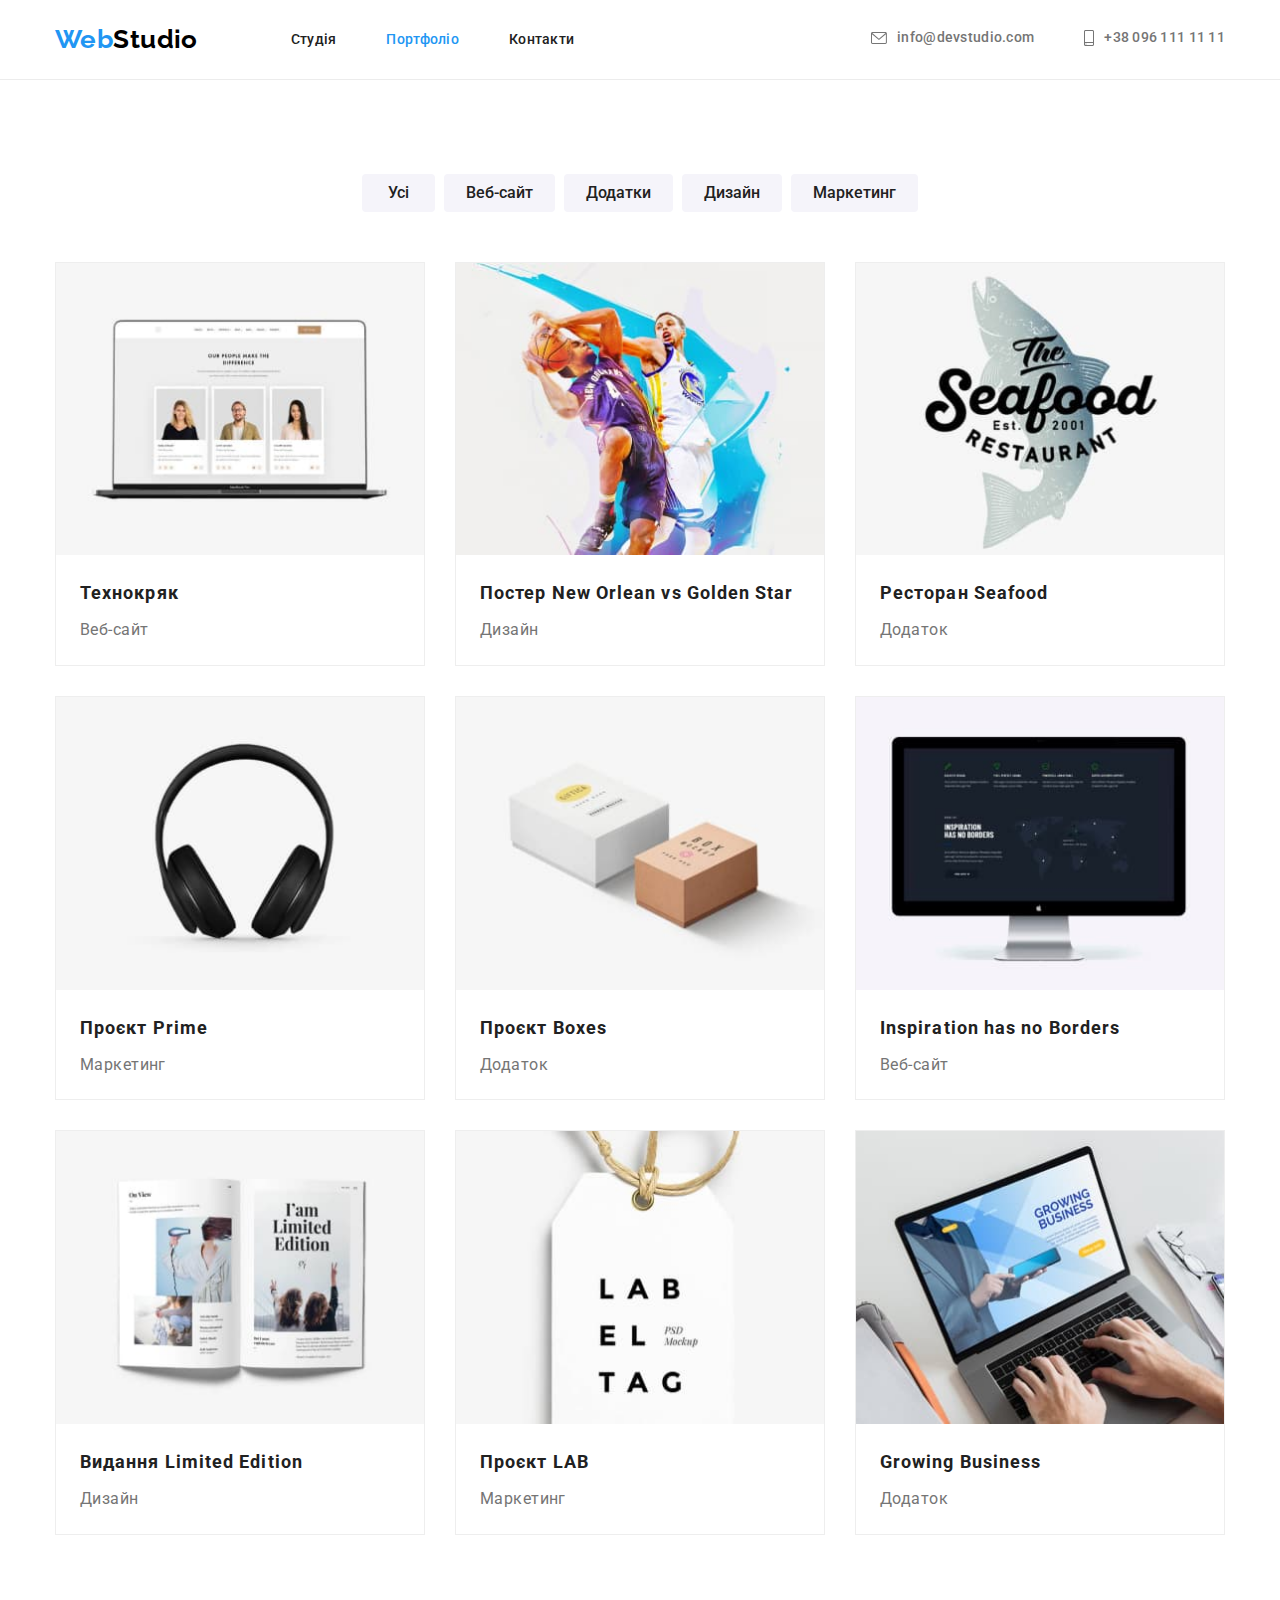
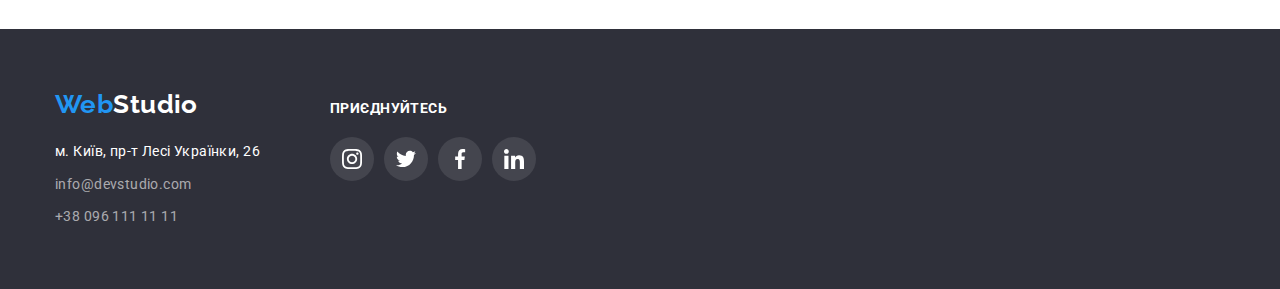
==== commit 899a801a: "fix done hw-04" ====
--- a/portfolio.html
+++ b/portfolio.html
@@ -20,8 +20,8 @@
                 <nav class="nav-menu">
                     <a class="logo" href="./index.html"><span class="accent">Web</span>Studio</a>
                     <ul class="nav-list">
-                        <li class="nav-item"><a class="nav-link current" href="./index.html">Студія</a></li>
-                        <li class="nav-item"><a class="nav-link" href="./portfolio.html">Портфоліо</a></li>
+                        <li class="nav-item"><a class="nav-link" href="./index.html">Студія</a></li>
+                        <li class="nav-item"><a class="nav-link  current" href="./portfolio.html">Портфоліо</a></li>
                         <li class="nav-item"><a class="nav-link" href="">Контакти</a></li>
                     </ul>
                 </nav>
--- a/css/styles.css
+++ b/css/styles.css
@@ -145,14 +145,6 @@
     color: var(--accent-color);
 }
 
-.current .contacts-icon{
-    fill: var(--accent-color);
-}
-
-.current .contacts-text{
-    color: var(--accent-color);
-}
-
 .nav-link:hover,
 .nav-link:focus{
     color: var(--accent-color);
@@ -248,20 +240,23 @@
     width: calc((100%-90px)/4);
 }
 
-.features-item::before{
-    content: "";
-    display: block;
+.icon-container{
+    display: flex;
+    align-items: center;
+    justify-content: center;
+
     margin-bottom: 30px;
-    width: 100%;
+    max-width: 270px;
     height: 120px;
+
     background-color: #F5F4FA;
-    background-size: auto;
-    background-position: center;
-    background-repeat: no-repeat;
+}
+
+.features-icon{
 }
 
 .icon-antenna::before{
-    background-image: url(../images/icon-features-antenna.svg);
+    background-image: url(../images/icon.svg/#icon-features-antenna.svg);
 }
 
 .icon-clock::before{
@@ -372,7 +367,7 @@
     background-color: var(--accent-color);
 }
 
-.team .social-list-icon{
+.social-list-icon{
     fill: var(--icon-default-color);
 }
 
@@ -381,13 +376,6 @@
     fill: var(--background-color);
 }
 
-.current .social-list-link{
-    background-color: var(--accent-color);
-}
-
-.current .social-list-icon{
-    fill: var(--background-color);
-}
 
 
 /* !!!!!!!!!!!!!   OUR  CLIENTS   !!!!!!!!!!!!
@@ -416,13 +404,6 @@
     justify-content: center;
 }
 
-.current .client-list-link{
-    border-color: var(--accent-color);
-}
-
-.current .client-list-icon {
-    fill: var(--accent-color)
-}
 
 .client-list-link:hover, .client-list-link:focus{
     border-color: var(--accent-color);
@@ -539,16 +520,17 @@
 
 }
 
-.current .portfolio-filter-button {
-    background-color: var(--accent-color);
-    color: var(--light-text-color);
-    box-shadow: 0px 3px 1px rgba(0, 0, 0, 0.1), 0px 1px 2px rgba(0, 0, 0, 0.08), 0px 2px 2px rgba(0, 0, 0, 0.12);
-}
+
 
 /* !!!!!!   GALLERY TABLE    !!!!!!!!! */
 
 .portfolio-gallery{
     flex-wrap: wrap;
+}
+
+.portfolio-gallery-image{
+    max-width: 100%;
+    height: auto;
 }
 
 .portfolio-gallery-item{
@@ -569,9 +551,6 @@
     box-shadow: 0px 1px 1px rgba(0, 0, 0, 0.12), 0px 4px 4px rgba(0, 0, 0, 0.06), 1px 4px 6px rgba(0, 0, 0, 0.16);
 }
 
-.current .portfolio-card-link{
-box-shadow: 0px 1px 1px rgba(0, 0, 0, 0.12), 0px 4px 4px rgba(0, 0, 0, 0.06), 1px 4px 6px rgba(0, 0, 0, 0.16);
-}
 
 
 .portfolio-gallery-title{
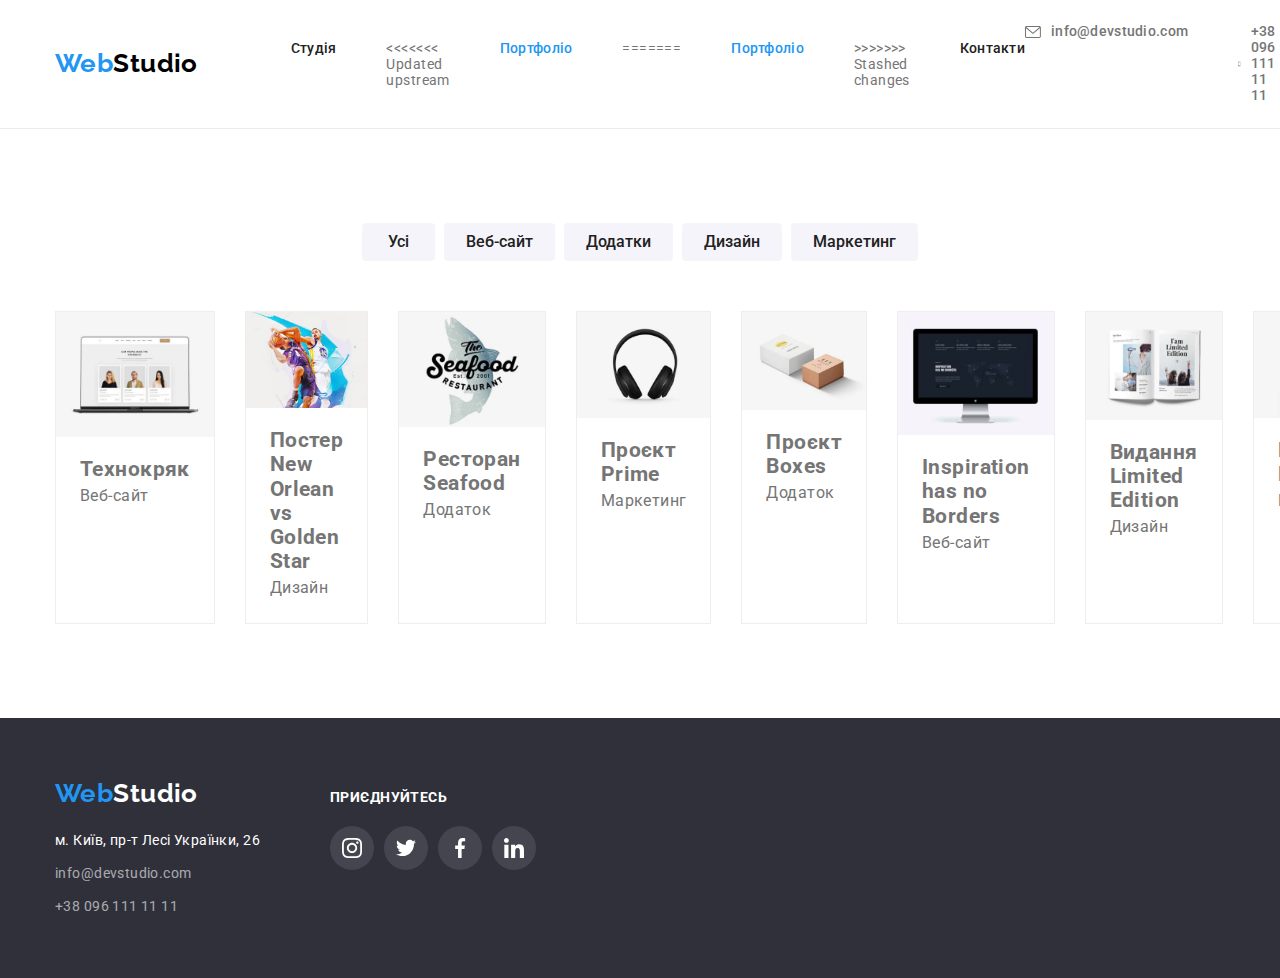
==== commit 6bb266a4: "hw-fix" ====
--- a/portfolio.html
+++ b/portfolio.html
@@ -12,7 +12,6 @@
         <link rel="stylesheet" href="./css/styles.css">
     </head>
     <body>
-            <!--page header-->
         <!--page header-->
         <header class="header">
             <div class="container">
@@ -21,30 +20,34 @@
                     <a class="logo" href="./index.html"><span class="accent">Web</span>Studio</a>
                     <ul class="nav-list">
                         <li class="nav-item"><a class="nav-link" href="./index.html">Студія</a></li>
+<<<<<<< Updated upstream
                         <li class="nav-item"><a class="nav-link  current" href="./portfolio.html">Портфоліо</a></li>
+=======
+                        <li class="nav-item"><a class="nav-link current" href="./portfolio.html">Портфоліо</a></li>
+>>>>>>> Stashed changes
                         <li class="nav-item"><a class="nav-link" href="">Контакти</a></li>
                     </ul>
                 </nav>
                 <!--Contacts-->
                 <ul class="contacts">
                     <li class="contacts-item">
-                        <a class="contacts-link current" href="mailto:info@devstudio.com">
+                        <a class="contacts-link" href="mailto:info@devstudio.com">
                             <svg class="contacts-icon" width="16" height="12">
-                                <use href="./images/icon.svg#icon-header-envelope">
+                                <use href="../images/icon.svg#icon-header-envelope">
         
                                 </use>
                             </svg>
-                            <span class="contacts-text">info@devstudio.com</span>
+                            info@devstudio.com
                         </a>
                     </li>
                     <li class="contacts-item">
                         <a class="contacts-link" href="tel:+380961111111">
                             <svg class="contacts-icon" width="10" height="16">
-                                <use href="./images/icon.svg#icon-header-smartphone">
+                                <use href="../images/icon.svg#icon-header-smartphone">
         
                                 </use>
                             </svg>
-                            <span class="contacts-text">+38 096 111 11 11</span>
+                            +38 096 111 11 11
                         </a>
                     </li>
                 </ul>
@@ -61,7 +64,7 @@
                     
                     <!--portfolio filter buttons -->
                     <ul class="portfolio-filter">
-                        <li class="portfolio-filter-item current"><button class="portfolio-filter-button" type="button">Усі</button></li>
+                        <li class="portfolio-filter-item"><button class="portfolio-filter-button" type="button">Усі</button></li>
                         <li class="portfolio-filter-item"><button class="portfolio-filter-button" type="button">Веб-сайт</button></li>
                         <li class="portfolio-filter-item"><button class="portfolio-filter-button" type="button">Додатки</button></li>
                         <li class="portfolio-filter-item"><button class="portfolio-filter-button" type="button">Дизайн</button></li>
@@ -69,8 +72,8 @@
                     </ul>
                     <!--portfolio gallery-->
                     <ul class="portfolio-gallery flex-gap30">
-                        <li class="portfolio-gallery-item current">
-                            <a class="portfolio-card-link">
+                        <li class="portfolio-gallery-item">
+                            <a class="portfolio-card-link" href="">
                                 <img class="portfolio-gallery-image" src="./images/portfolio-gallery1.jpg" width="370" alt="Gallery image 1">
                                 <div class="portfolio-gallery-content">
                                     <h2 class="portfolio-gallery-title">Технокряк</h2>
@@ -80,7 +83,7 @@
                             
                         </li>
                         <li class="portfolio-gallery-item">
-                            <a class="portfolio-card-link">
+                            <a class="portfolio-card-link" href="">
                                 <img class="portfolio-gallery-image" src="./images/portfolio-gallery2.jpg" width="370" alt="Gallery image 2">
                                 <div class="portfolio-gallery-content">
                                     <h2 class="portfolio-gallery-title">Постер New Orlean vs Golden Star</h2>
@@ -89,8 +92,8 @@
                             </a>
                             
                         </li>
-                        <li class="portfolio-gallery-item">
-                            <a class="portfolio-card-link">
+                        <li class="portfolio-gallery-item" >
+                            <a class="portfolio-card-link" href="">
                                 <img class="portfolio-gallery-image" src="./images/portfolio-gallery3.jpg" width="370" alt="Gallery image 3">
                                 <div class="portfolio-gallery-content">
                                     <h2 class="portfolio-gallery-title">Ресторан Seafood</h2>
@@ -100,7 +103,7 @@
                             
                         </li> 
                         <li class="portfolio-gallery-item">
-                            <a class="portfolio-card-link">
+                            <a class="portfolio-card-link" href="">
                                 <img class="portfolio-gallery-image" src="./images/portfolio-gallery4.jpg" width="370" alt="Gallery image 4">
                                 <div class="portfolio-gallery-content">
                                     <h2 class="portfolio-gallery-title">Проєкт Prime</h2>
@@ -110,7 +113,7 @@
                             
                         </li>
                         <li class="portfolio-gallery-item">
-                            <a class="portfolio-card-link">
+                            <a class="portfolio-card-link" href="">
                                 <img class="portfolio-gallery-image" src="./images/portfolio-gallery5.jpg" width="370" alt="Gallery image 5">
                                 <div class="portfolio-gallery-content">
                                     <h2 class="portfolio-gallery-title">Проєкт Boxes</h2>
@@ -120,7 +123,7 @@
                             
                         </li>
                         <li class="portfolio-gallery-item">
-                            <a class="portfolio-card-link">
+                            <a class="portfolio-card-link" href="">
                                 <img class="portfolio-gallery-image" src="./images/portfolio-gallery6.jpg" width="370" alt="Gallery image 6">
                                 <div class="portfolio-gallery-content">
                                     <h2 class="portfolio-gallery-title">Inspiration has no Borders</h2>
@@ -130,7 +133,7 @@
                             
                         </li>
                         <li class="portfolio-gallery-item">
-                            <a class="portfolio-card-link">
+                            <a class="portfolio-card-link" href="">
                                 <img class="portfolio-gallery-image" src="./images/portfolio-gallery7.jpg" width="370" alt="Gallery image 7">
                                 <div class="portfolio-gallery-content">
                                     <h2 class="portfolio-gallery-title">Видання Limited Edition</h2>
@@ -140,7 +143,7 @@
                             
                         </li>
                         <li class="portfolio-gallery-item">
-                            <a class="portfolio-card-link">
+                            <a class="portfolio-card-link" href="">
                                 <img class="portfolio-gallery-image" src="./images/portfolio-gallery8.jpg" width="370" alt="Gallery image 8">
                                 <div class="portfolio-gallery-content">
                                     <h2 class="portfolio-gallery-title">Проєкт LAB</h2>
@@ -150,7 +153,7 @@
                             
                         </li>
                         <li class="portfolio-gallery-item">
-                            <a class="portfolio-card-link">
+                            <a class="portfolio-card-link" href="">
                                 <img class="portfolio-gallery-image" src="./images/portfolio-gallery9.jpg" width="370" alt="Gallery image1">
                                 <div class="portfolio-gallery-content">
                                     <h2 class="portfolio-gallery-title">Growing Business</h2>
@@ -199,10 +202,10 @@
                                     </svg>
                                 </a>
                             </li>
-                            <li class="social-list-item current">
-                                <a href="" class="social-list-link">
-                                    <svg class="social-list-icon" width="20" height="20">
-                                        <use href="../images/icon.svg#icon-twitter">/use>
+                            <li class="social-list-item">
+                                <a href="" class="social-list-link">
+                                    <svg class="social-list-icon" width="20" height="20">
+                                        <use href="./images/icon.svg#icon-twitter">/use>
                                     </svg>
                                 </a>
                             </li>
--- a/css/styles.css
+++ b/css/styles.css
@@ -150,9 +150,7 @@
     color: var(--accent-color);
 }
 
-.contacts-item{
-   
-}
+
 
 .contacts-link{
     display: inline-flex;
@@ -196,6 +194,7 @@
      url(../images/hero-bg.jpg);
     background-size: cover;
     background-position: center;
+    background-repeat: no-repeat;
 }
 
 .hero-title{
@@ -520,7 +519,10 @@
 
 }
 
-
+<<<<<<< Updated upstream
+
+=======
+>>>>>>> Stashed changes
 
 /* !!!!!!   GALLERY TABLE    !!!!!!!!! */
 
@@ -551,6 +553,10 @@
     box-shadow: 0px 1px 1px rgba(0, 0, 0, 0.12), 0px 4px 4px rgba(0, 0, 0, 0.06), 1px 4px 6px rgba(0, 0, 0, 0.16);
 }
 
+<<<<<<< Updated upstream
+=======
+
+>>>>>>> Stashed changes
 
 
 .portfolio-gallery-title{
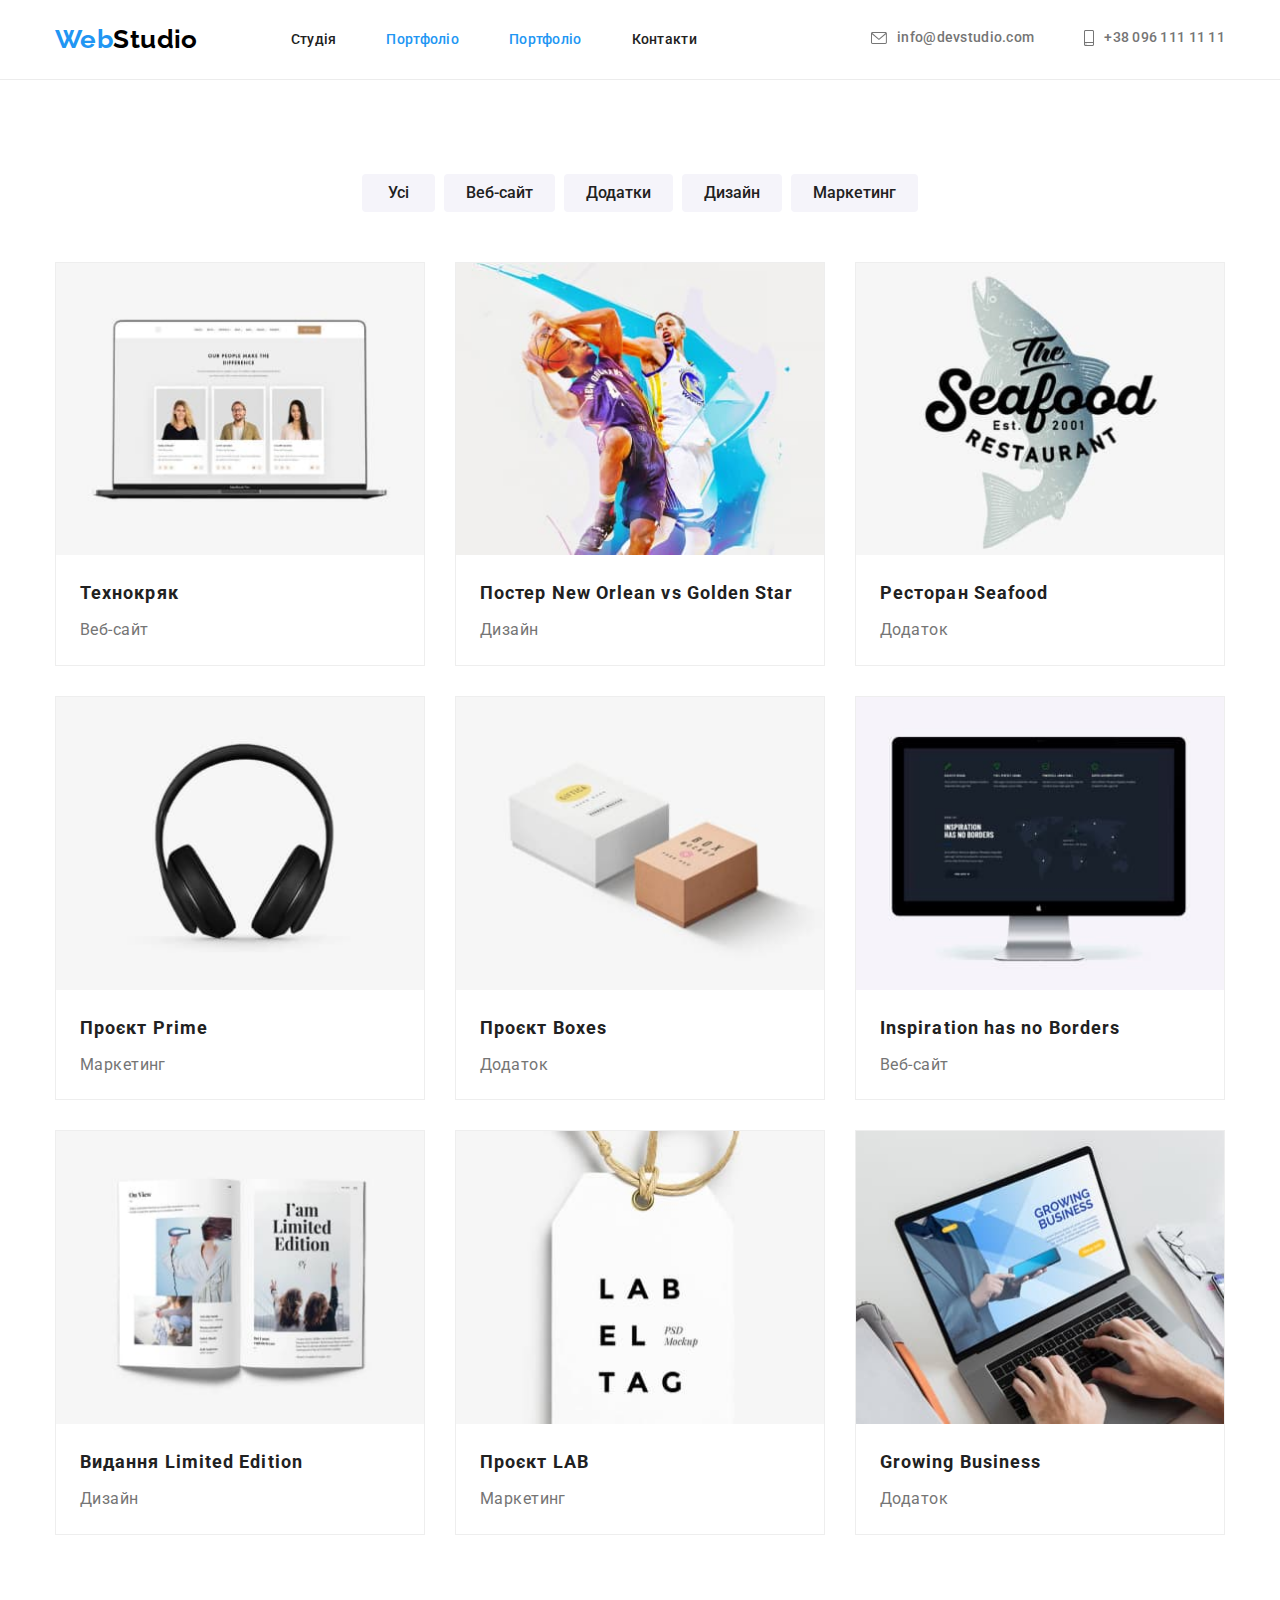
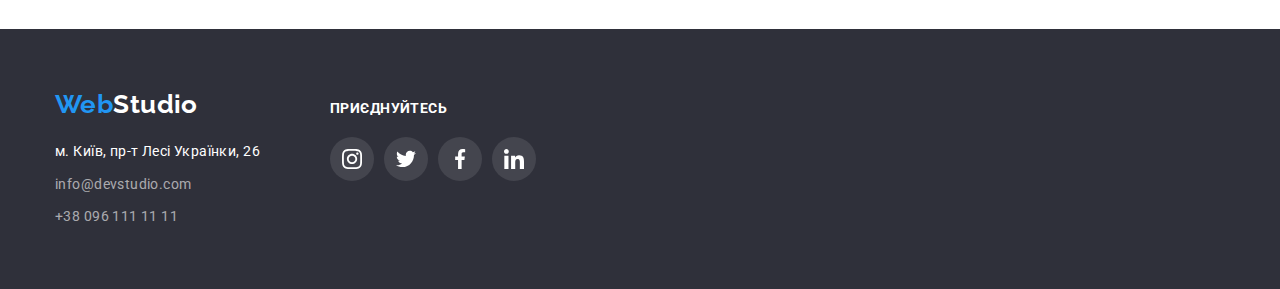
==== commit 4927e881: "deleted::before" ====
--- a/portfolio.html
+++ b/portfolio.html
@@ -20,11 +20,8 @@
                     <a class="logo" href="./index.html"><span class="accent">Web</span>Studio</a>
                     <ul class="nav-list">
                         <li class="nav-item"><a class="nav-link" href="./index.html">Студія</a></li>
-<<<<<<< Updated upstream
                         <li class="nav-item"><a class="nav-link  current" href="./portfolio.html">Портфоліо</a></li>
-=======
                         <li class="nav-item"><a class="nav-link current" href="./portfolio.html">Портфоліо</a></li>
->>>>>>> Stashed changes
                         <li class="nav-item"><a class="nav-link" href="">Контакти</a></li>
                     </ul>
                 </nav>
--- a/css/styles.css
+++ b/css/styles.css
@@ -251,24 +251,7 @@
     background-color: #F5F4FA;
 }
 
-.features-icon{
-}
-
-.icon-antenna::before{
-    background-image: url(../images/icon.svg/#icon-features-antenna.svg);
-}
-
-.icon-clock::before{
-    background-image: url(../images/icon-features-clock.svg);
-}
-
-.icon-diagram::before{
-    background-image: url(../images/icon-features-diagram.svg);
-}
-
-.icon-astronaut::before{
-    background-image: url(../images/icon-features-astronaut.svg);
-}
+
 
 .features-title{
     font-size: 14px;
@@ -519,10 +502,6 @@
 
 }
 
-<<<<<<< Updated upstream
-
-=======
->>>>>>> Stashed changes
 
 /* !!!!!!   GALLERY TABLE    !!!!!!!!! */
 
@@ -553,10 +532,7 @@
     box-shadow: 0px 1px 1px rgba(0, 0, 0, 0.12), 0px 4px 4px rgba(0, 0, 0, 0.06), 1px 4px 6px rgba(0, 0, 0, 0.16);
 }
 
-<<<<<<< Updated upstream
-=======
-
->>>>>>> Stashed changes
+
 
 
 .portfolio-gallery-title{
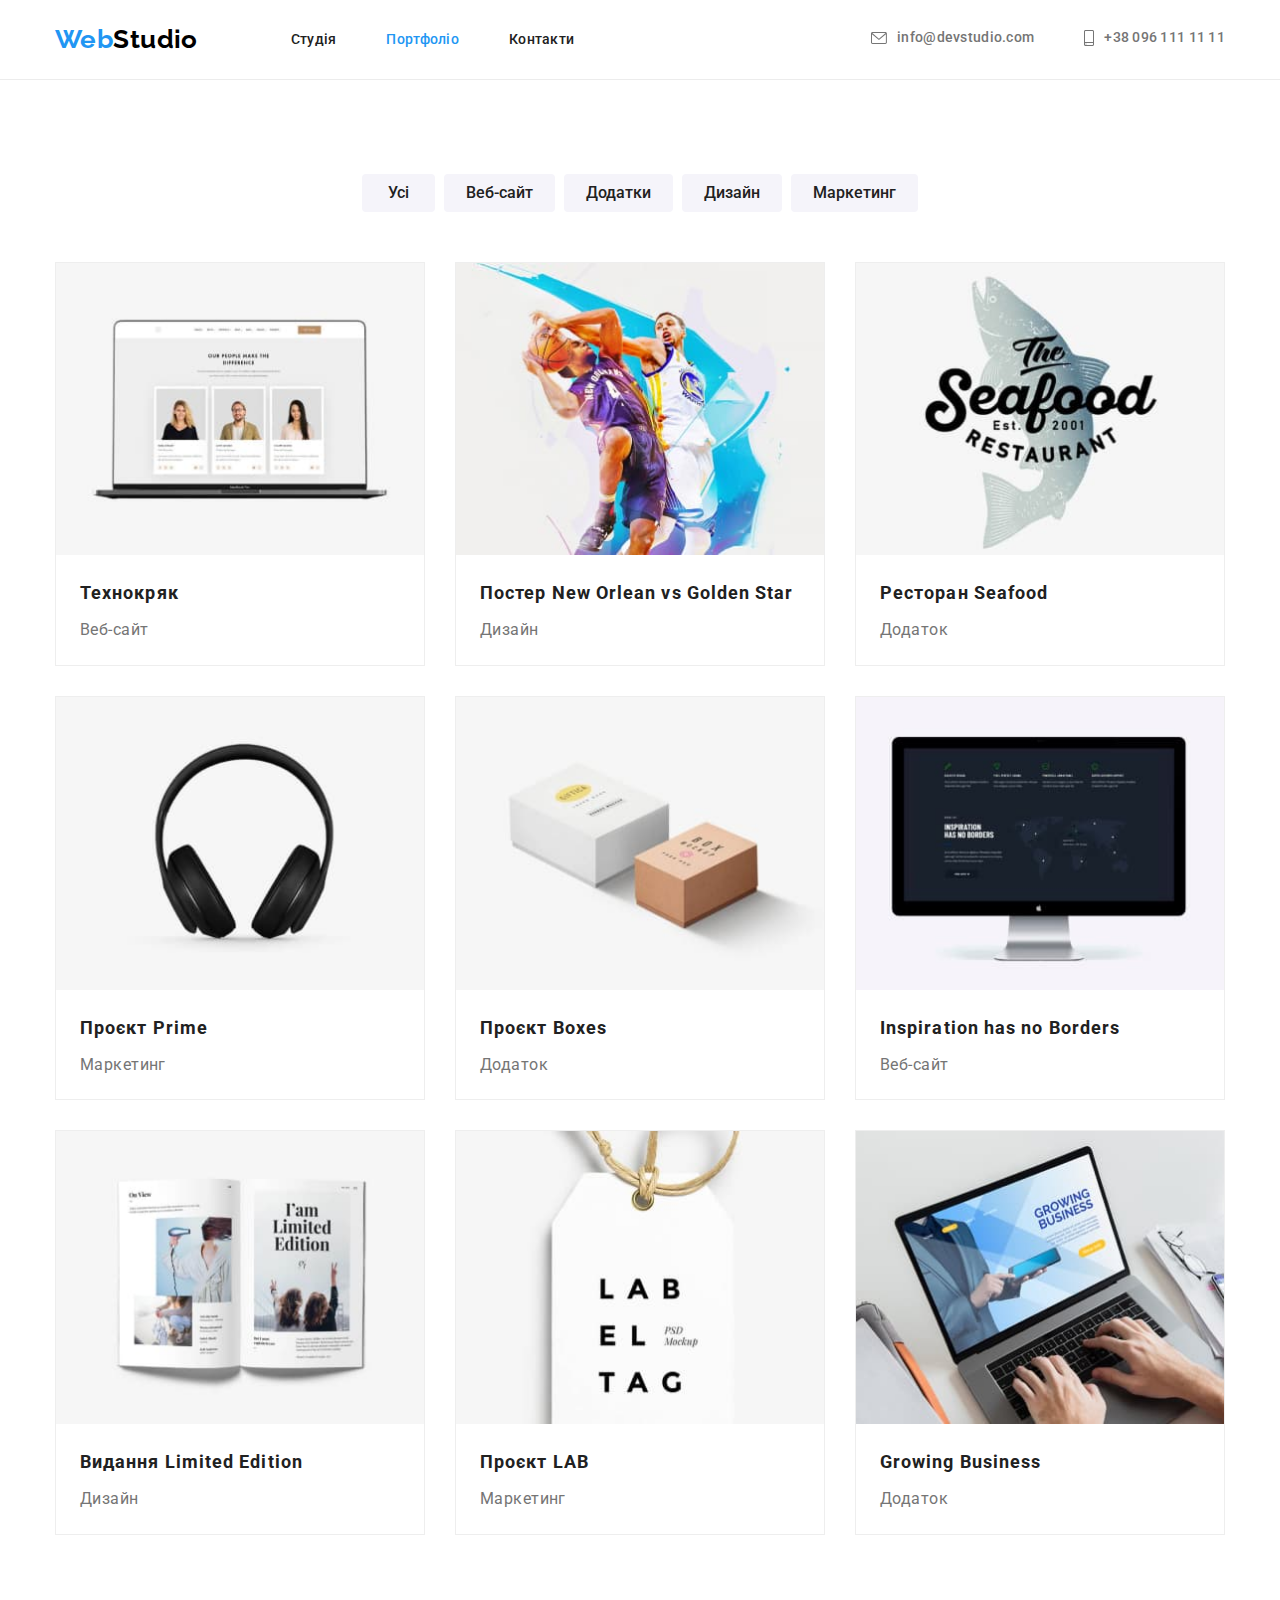
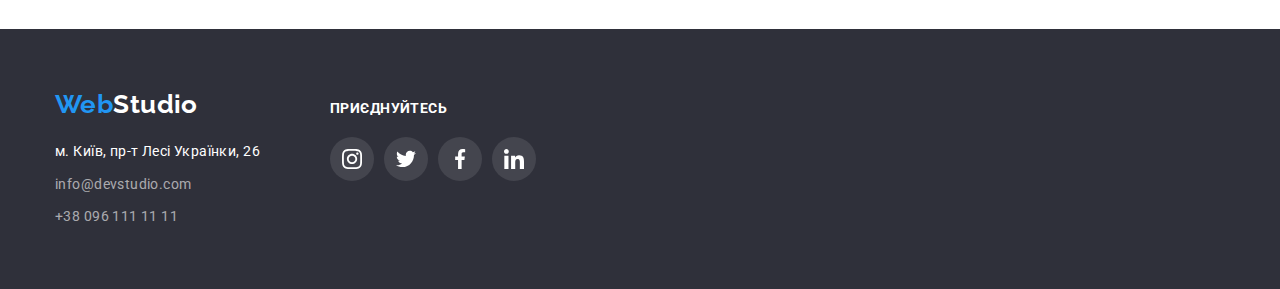
==== commit c0ac8b21: "cleaned portfolio" ====
--- a/portfolio.html
+++ b/portfolio.html
@@ -21,7 +21,6 @@
                     <ul class="nav-list">
                         <li class="nav-item"><a class="nav-link" href="./index.html">Студія</a></li>
                         <li class="nav-item"><a class="nav-link  current" href="./portfolio.html">Портфоліо</a></li>
-                        <li class="nav-item"><a class="nav-link current" href="./portfolio.html">Портфоліо</a></li>
                         <li class="nav-item"><a class="nav-link" href="">Контакти</a></li>
                     </ul>
                 </nav>
